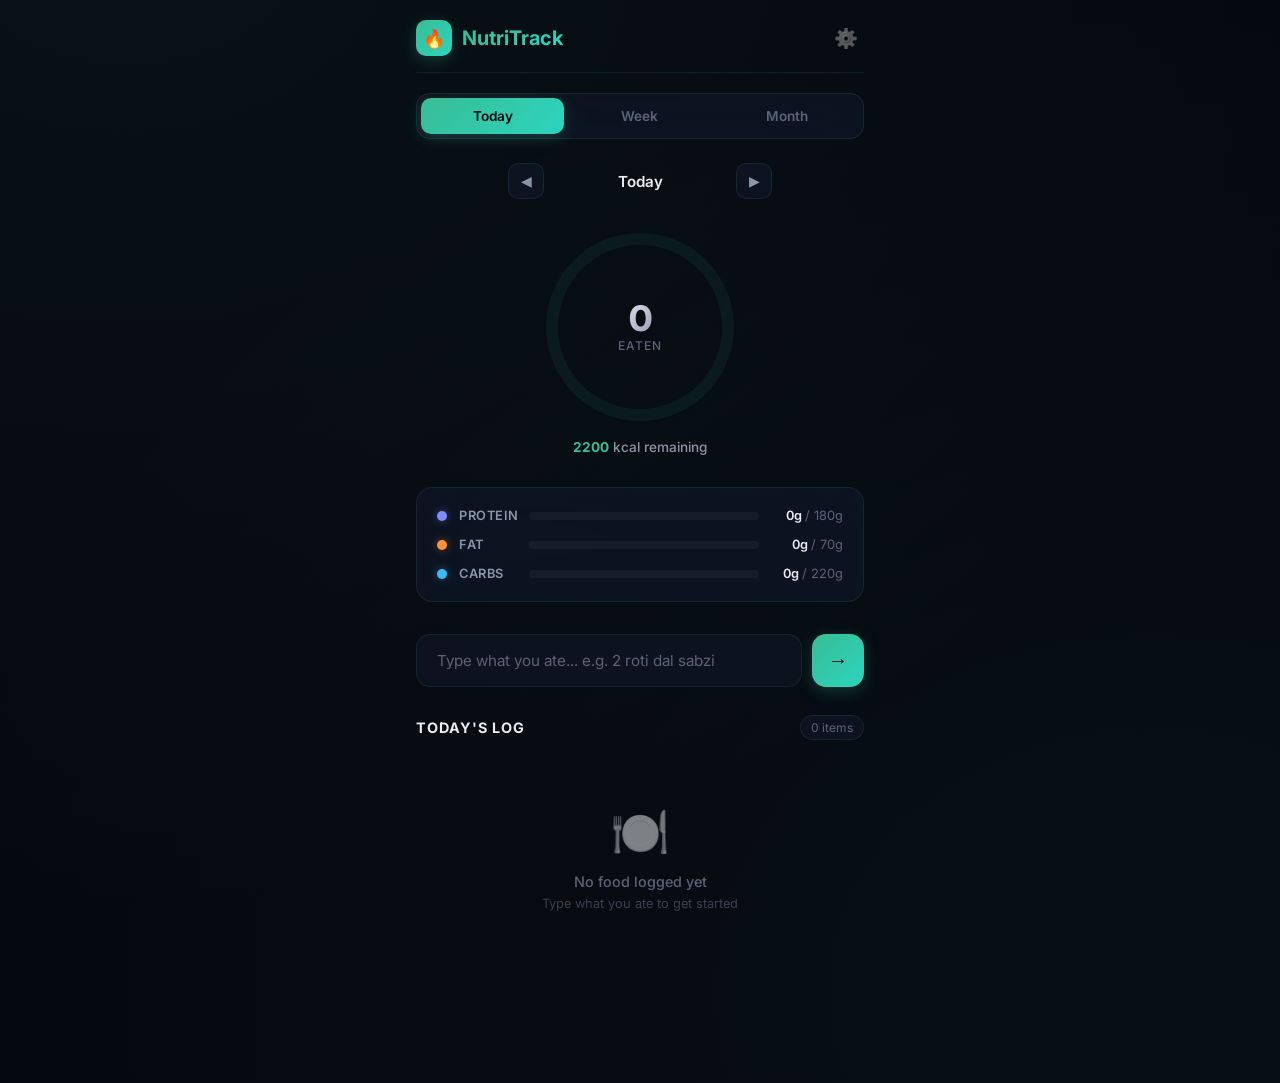
==== index.html @ dc91c413 "NutriTrack: AI calorie tracker with Supabase" ====
<!DOCTYPE html>
<html lang="en">
<head>
  <meta charset="UTF-8">
  <meta name="viewport" content="width=device-width, initial-scale=1.0">
  <meta name="description" content="NutriTrack — AI-powered calorie and macro tracker with natural language food logging">
  <title>NutriTrack — Smart Calorie Tracker</title>
  <link rel="stylesheet" href="style.css">
  <link rel="icon" href="data:image/svg+xml,<svg xmlns='http://www.w3.org/2000/svg' viewBox='0 0 100 100'><text y='.9em' font-size='90'>🔥</text></svg>">
</head>
<body>
  <div class="app-container">

    <!-- HEADER -->
    <header class="header">
      <div class="logo">
        <div class="logo-icon">🔥</div>
        <div class="logo-text">NutriTrack</div>
      </div>
      <button class="settings-btn" id="settingsBtn" title="Settings">⚙️</button>
    </header>

    <!-- API KEY MODAL -->
    <div class="modal-overlay" id="keyModal">
      <div class="modal-card">
        <div class="modal-title">🔑 Setup Required</div>
        <p class="modal-desc">Enter your OpenAI API key to enable AI food parsing. Your key is stored locally in your browser — never sent to any server except OpenAI.</p>
        <input type="password" class="modal-input" id="apiKeyInput" placeholder="sk-proj-..." autocomplete="off">
        <button class="modal-save-btn" id="saveKeyBtn">Save & Start</button>
        <p class="modal-hint">Get a key at <a href="https://platform.openai.com/api-keys" target="_blank">platform.openai.com</a></p>
      </div>
    </div>

    <!-- TAB NAVIGATION -->
    <nav class="tab-nav">
      <button class="tab-btn active" data-tab="today">Today</button>
      <button class="tab-btn" data-tab="week">Week</button>
      <button class="tab-btn" data-tab="month">Month</button>
    </nav>

    <!-- ═══ TODAY TAB ═══ -->
    <div class="tab-content active" id="tab-today">
      <nav class="date-nav">
        <button class="date-btn" id="prevDay">◀</button>
        <div class="date-label" id="dateLabel">Today</div>
        <button class="date-btn" id="nextDay">▶</button>
      </nav>

      <section class="calorie-ring-section">
        <div class="ring-container">
          <svg class="ring-svg" viewBox="0 0 200 200">
            <defs>
              <linearGradient id="ringGradient" x1="0%" y1="0%" x2="100%" y2="100%">
                <stop offset="0%" stop-color="#38bd94"/>
                <stop offset="100%" stop-color="#2dd4bf"/>
              </linearGradient>
            </defs>
            <circle class="ring-bg" cx="100" cy="100" r="88"/>
            <circle class="ring-progress" id="ringProgress" cx="100" cy="100" r="88"
                    stroke-dasharray="553" stroke-dashoffset="553"/>
          </svg>
          <div class="ring-center">
            <div class="ring-eaten" id="caloriesEaten">0</div>
            <div class="ring-label">eaten</div>
          </div>
        </div>
        <div class="ring-remaining" id="caloriesRemaining"><span>2200</span> kcal remaining</div>
      </section>

      <section class="macro-bars">
        <div class="macro-row">
          <div class="macro-icon protein"></div>
          <div class="macro-name">Protein</div>
          <div class="macro-bar-track"><div class="macro-bar-fill protein" id="proteinFill" style="width:0%"></div></div>
          <div class="macro-value" id="proteinValue">0g <span>/ 180g</span></div>
        </div>
        <div class="macro-row">
          <div class="macro-icon fat"></div>
          <div class="macro-name">Fat</div>
          <div class="macro-bar-track"><div class="macro-bar-fill fat" id="fatFill" style="width:0%"></div></div>
          <div class="macro-value" id="fatValue">0g <span>/ 70g</span></div>
        </div>
        <div class="macro-row">
          <div class="macro-icon carbs"></div>
          <div class="macro-name">Carbs</div>
          <div class="macro-bar-track"><div class="macro-bar-fill carbs" id="carbsFill" style="width:0%"></div></div>
          <div class="macro-value" id="carbsValue">0g <span>/ 220g</span></div>
        </div>
      </section>

      <section class="input-section">
        <div class="input-wrapper">
          <input type="text" class="food-input" id="foodInput"
                 placeholder="Type what you ate... e.g. 2 roti dal sabzi" autocomplete="off">
          <button class="submit-btn" id="submitBtn" title="Log food">→</button>
        </div>
        <div class="ai-reply" id="aiReply"></div>
      </section>

      <section class="log-section">
        <div class="log-header">
          <div class="log-title">Today's Log</div>
          <div class="log-count" id="logCount">0 items</div>
        </div>
        <div class="food-log" id="foodLog">
          <div class="empty-state">
            <div class="empty-icon">🍽️</div>
            <div class="empty-text">No food logged yet</div>
            <div class="empty-hint">Type what you ate to get started</div>
          </div>
        </div>
      </section>
    </div>

    <!-- ═══ WEEK TAB ═══ -->
    <div class="tab-content" id="tab-week">
      <div id="weekContent">
        <div class="stats-loading">
          <div class="spinner-large"></div>
          <div>Loading weekly stats...</div>
        </div>
      </div>
    </div>

    <!-- ═══ MONTH TAB ═══ -->
    <div class="tab-content" id="tab-month">
      <div id="monthContent">
        <div class="stats-loading">
          <div class="spinner-large"></div>
          <div>Loading monthly stats...</div>
        </div>
      </div>
    </div>

  </div>

  <!-- TOAST -->
  <div class="toast" id="toast"></div>

  <script src="supabase.min.js"></script>
  <script src="config.js"></script>
  <script src="app.js"></script>
</body>
</html>
---- style.css ----
@import url('https://fonts.googleapis.com/css2?family=Inter:wght@300;400;500;600;700;800&display=swap');

:root {
  --bg-primary: #06080f;
  --bg-secondary: #0d1117;
  --bg-card: rgba(17, 24, 39, 0.7);
  --bg-card-hover: rgba(22, 30, 46, 0.85);
  --bg-input: rgba(17, 24, 39, 0.6);
  --border-color: rgba(56, 189, 148, 0.12);
  --border-glow: rgba(56, 189, 148, 0.3);
  --text-primary: #e8ecf4;
  --text-secondary: #8b95a8;
  --text-muted: #5a6478;
  --accent: #38bd94;
  --accent-light: #4aeabc;
  --accent-dark: #2a9070;
  --gradient-start: #38bd94;
  --gradient-end: #2dd4bf;
  --protein-color: #818cf8;
  --fat-color: #fb923c;
  --carbs-color: #38bdf8;
  --fiber-color: #a3e635;
  --danger: #f87171;
  --warning: #fbbf24;
  --success: #34d399;
  --ring-size: 200px;
  --ring-stroke: 12;
}

* { margin: 0; padding: 0; box-sizing: border-box; }
html { font-size: 16px; scroll-behavior: smooth; }

body {
  font-family: 'Inter', -apple-system, BlinkMacSystemFont, sans-serif;
  background: var(--bg-primary);
  color: var(--text-primary);
  min-height: 100vh;
  overflow-x: hidden;
  -webkit-font-smoothing: antialiased;
}

body::before {
  content: '';
  position: fixed;
  top: -50%; left: -50%;
  width: 200%; height: 200%;
  background: radial-gradient(ellipse at 30% 20%, rgba(56,189,148,0.06) 0%, transparent 50%),
              radial-gradient(ellipse at 70% 80%, rgba(45,212,191,0.04) 0%, transparent 50%);
  pointer-events: none; z-index: 0;
}

.app-container {
  max-width: 480px;
  margin: 0 auto;
  padding: 0 16px 100px;
  position: relative; z-index: 1;
}

/* ─── HEADER ─── */
.header {
  display: flex; align-items: center; justify-content: space-between;
  padding: 20px 0 16px;
  border-bottom: 1px solid var(--border-color);
  margin-bottom: 20px;
}

.logo { display: flex; align-items: center; gap: 10px; }

.logo-icon {
  width: 36px; height: 36px;
  background: linear-gradient(135deg, var(--gradient-start), var(--gradient-end));
  border-radius: 10px;
  display: flex; align-items: center; justify-content: center;
  font-size: 18px;
  box-shadow: 0 4px 15px rgba(56,189,148,0.25);
}

.logo-text {
  font-size: 1.25rem; font-weight: 700;
  background: linear-gradient(135deg, var(--gradient-start), var(--gradient-end));
  -webkit-background-clip: text; -webkit-text-fill-color: transparent; background-clip: text;
}

/* ─── TABS ─── */
.tab-nav {
  display: flex; gap: 4px;
  background: var(--bg-card);
  border: 1px solid var(--border-color);
  border-radius: 14px; padding: 4px;
  margin-bottom: 24px;
  backdrop-filter: blur(20px);
}

.tab-btn {
  flex: 1; padding: 10px 16px;
  background: transparent; border: none;
  border-radius: 10px; cursor: pointer;
  font-family: 'Inter', sans-serif;
  font-size: 0.85rem; font-weight: 600;
  color: var(--text-muted);
  transition: all 0.25s;
}

.tab-btn:hover { color: var(--text-secondary); }

.tab-btn.active {
  background: linear-gradient(135deg, var(--gradient-start), var(--gradient-end));
  color: #06080f;
  box-shadow: 0 4px 15px rgba(56,189,148,0.25);
}

.tab-content { display: none; animation: fadeIn 0.3s ease; }
.tab-content.active { display: block; }

/* ─── DATE NAV ─── */
.date-nav {
  display: flex; align-items: center; justify-content: center;
  gap: 16px; margin-bottom: 28px;
}

.date-btn {
  background: var(--bg-card); border: 1px solid var(--border-color);
  color: var(--text-secondary);
  width: 36px; height: 36px; border-radius: 10px;
  cursor: pointer; display: flex; align-items: center; justify-content: center;
  font-size: 14px; transition: all 0.2s; backdrop-filter: blur(10px);
}

.date-btn:hover { border-color: var(--border-glow); color: var(--accent); }

.date-label {
  font-size: 0.95rem; font-weight: 600; color: var(--text-primary);
  min-width: 160px; text-align: center;
}

/* ─── CALORIE RING ─── */
.calorie-ring-section {
  display: flex; flex-direction: column; align-items: center; margin-bottom: 32px;
}

.ring-container { position: relative; width: var(--ring-size); height: var(--ring-size); margin-bottom: 12px; }
.ring-svg { width: 100%; height: 100%; transform: rotate(-90deg); }
.ring-bg { fill: none; stroke: rgba(56,189,148,0.08); stroke-width: var(--ring-stroke); }

.ring-progress {
  fill: none; stroke: url(#ringGradient); stroke-width: var(--ring-stroke);
  stroke-linecap: round;
  transition: stroke-dashoffset 0.8s cubic-bezier(0.4, 0, 0.2, 1);
  filter: drop-shadow(0 0 6px rgba(56,189,148,0.3));
}

.ring-center {
  position: absolute; top: 50%; left: 50%;
  transform: translate(-50%, -50%); text-align: center;
}

.ring-eaten {
  font-size: 2.2rem; font-weight: 800; line-height: 1;
  background: linear-gradient(135deg, var(--text-primary), var(--text-secondary));
  -webkit-background-clip: text; -webkit-text-fill-color: transparent; background-clip: text;
}

.ring-label {
  font-size: 0.75rem; color: var(--text-muted); font-weight: 500;
  text-transform: uppercase; letter-spacing: 1px; margin-top: 2px;
}

.ring-remaining { font-size: 0.85rem; color: var(--text-secondary); font-weight: 500; }
.ring-remaining span { color: var(--accent); font-weight: 700; }

/* ─── MACRO BARS ─── */
.macro-bars {
  display: flex; flex-direction: column; gap: 14px; margin-bottom: 32px;
  background: var(--bg-card); border: 1px solid var(--border-color);
  border-radius: 16px; padding: 20px; backdrop-filter: blur(20px);
}

.macro-row { display: flex; align-items: center; gap: 12px; }

.macro-icon { width: 10px; height: 10px; border-radius: 50%; flex-shrink: 0; }
.macro-icon.protein { background: var(--protein-color); box-shadow: 0 0 8px rgba(129,140,248,0.4); }
.macro-icon.fat { background: var(--fat-color); box-shadow: 0 0 8px rgba(251,146,60,0.4); }
.macro-icon.carbs { background: var(--carbs-color); box-shadow: 0 0 8px rgba(56,189,248,0.4); }

.macro-name {
  font-size: 0.8rem; font-weight: 600; color: var(--text-secondary);
  width: 58px; text-transform: uppercase; letter-spacing: 0.5px;
}

.macro-bar-track {
  flex: 1; height: 8px; background: rgba(255,255,255,0.04);
  border-radius: 4px; overflow: hidden;
}

.macro-bar-fill {
  height: 100%; border-radius: 4px;
  transition: width 0.8s cubic-bezier(0.4, 0, 0.2, 1);
}

.macro-bar-fill.protein { background: linear-gradient(90deg, var(--protein-color), #a5b4fc); }
.macro-bar-fill.fat { background: linear-gradient(90deg, var(--fat-color), #fdba74); }
.macro-bar-fill.carbs { background: linear-gradient(90deg, var(--carbs-color), #7dd3fc); }

.macro-value { font-size: 0.8rem; font-weight: 600; color: var(--text-primary); min-width: 72px; text-align: right; }
.macro-value span { color: var(--text-muted); font-weight: 400; }

/* ─── INPUT SECTION ─── */
.input-section { margin-bottom: 28px; position: relative; }
.input-wrapper { position: relative; display: flex; gap: 10px; }

.food-input {
  flex: 1; background: var(--bg-input); border: 1px solid var(--border-color);
  border-radius: 14px; padding: 16px 20px; font-size: 0.95rem;
  font-family: 'Inter', sans-serif; color: var(--text-primary);
  outline: none; transition: all 0.3s; backdrop-filter: blur(10px);
}

.food-input::placeholder { color: var(--text-muted); }

.food-input:focus {
  border-color: var(--accent);
  box-shadow: 0 0 0 3px rgba(56,189,148,0.1), 0 0 20px rgba(56,189,148,0.08);
}

.submit-btn {
  background: linear-gradient(135deg, var(--gradient-start), var(--gradient-end));
  border: none; border-radius: 14px; width: 52px; min-width: 52px;
  cursor: pointer; display: flex; align-items: center; justify-content: center;
  font-size: 20px; transition: all 0.2s;
  box-shadow: 0 4px 15px rgba(56,189,148,0.25); color: #06080f;
}

.submit-btn:hover { transform: translateY(-1px); box-shadow: 0 6px 20px rgba(56,189,148,0.35); }
.submit-btn:active { transform: translateY(0); }
.submit-btn:disabled { opacity: 0.5; cursor: not-allowed; transform: none; }

.submit-btn .spinner {
  width: 20px; height: 20px;
  border: 2px solid rgba(6,8,15,0.3); border-top-color: #06080f;
  border-radius: 50%; animation: spin 0.6s linear infinite;
}

@keyframes spin { to { transform: rotate(360deg); } }

/* ─── AI REPLY TOAST ─── */
.ai-reply {
  margin-top: 12px; padding: 14px 18px;
  background: rgba(56,189,148,0.06); border: 1px solid rgba(56,189,148,0.15);
  border-radius: 12px; font-size: 0.85rem; color: var(--text-secondary);
  line-height: 1.5; animation: slideUp 0.3s ease; display: none;
}

.ai-reply.visible { display: block; }
.ai-reply::before { content: '💬'; margin-right: 8px; }

/* ─── FOOD LOG ─── */
.log-section { margin-bottom: 24px; }

.log-header { display: flex; align-items: center; justify-content: space-between; margin-bottom: 14px; }

.log-title {
  font-size: 0.9rem; font-weight: 700; color: var(--text-primary);
  text-transform: uppercase; letter-spacing: 1px;
}

.log-count {
  font-size: 0.75rem; color: var(--text-muted);
  background: var(--bg-card); padding: 4px 10px; border-radius: 20px;
  border: 1px solid var(--border-color);
}

.food-log { display: flex; flex-direction: column; gap: 10px; }

.food-card {
  background: var(--bg-card); border: 1px solid var(--border-color);
  border-radius: 14px; padding: 16px; backdrop-filter: blur(20px);
  transition: all 0.2s; animation: slideUp 0.3s ease;
}

.food-card:hover { background: var(--bg-card-hover); border-color: var(--border-glow); }

.food-card-header { display: flex; align-items: center; justify-content: space-between; margin-bottom: 10px; }

.food-name { font-size: 0.9rem; font-weight: 600; color: var(--text-primary); display: flex; align-items: center; gap: 8px; }

.food-calories { font-size: 0.85rem; font-weight: 700; color: var(--accent); display: flex; align-items: center; gap: 8px; }

.delete-btn {
  background: none; border: none; color: var(--text-muted);
  cursor: pointer; font-size: 16px; padding: 4px; border-radius: 6px;
  transition: all 0.2s; opacity: 0;
}

.food-card:hover .delete-btn { opacity: 1; }
.delete-btn:hover { color: var(--danger); background: rgba(248,113,113,0.1); }

.food-macros { display: flex; gap: 16px; }

.food-macro { font-size: 0.75rem; color: var(--text-muted); font-weight: 500; }
.food-macro span { font-weight: 700; }
.food-macro.p span { color: var(--protein-color); }
.food-macro.f span { color: var(--fat-color); }
.food-macro.c span { color: var(--carbs-color); }

.empty-state { text-align: center; padding: 48px 20px; color: var(--text-muted); }
.empty-icon { font-size: 48px; margin-bottom: 12px; opacity: 0.5; }
.empty-text { font-size: 0.9rem; font-weight: 500; }
.empty-hint { font-size: 0.8rem; margin-top: 6px; color: var(--text-muted); opacity: 0.6; }

/* ─── STATS CARDS GRID ─── */
.stats-grid {
  display: grid; grid-template-columns: 1fr 1fr;
  gap: 12px; margin-bottom: 24px;
}

.stat-card {
  background: var(--bg-card); border: 1px solid var(--border-color);
  border-radius: 14px; padding: 18px;
  backdrop-filter: blur(20px); transition: all 0.2s;
}

.stat-card:hover { border-color: var(--border-glow); }

.stat-card-label {
  font-size: 0.7rem; font-weight: 600; color: var(--text-muted);
  text-transform: uppercase; letter-spacing: 0.8px; margin-bottom: 8px;
}

.stat-card-value {
  font-size: 1.5rem; font-weight: 800; line-height: 1;
  background: linear-gradient(135deg, var(--text-primary), var(--text-secondary));
  -webkit-background-clip: text; -webkit-text-fill-color: transparent; background-clip: text;
}

.stat-card-unit { font-size: 0.75rem; color: var(--text-muted); margin-top: 4px; }

.stat-card.accent .stat-card-value {
  background: linear-gradient(135deg, var(--gradient-start), var(--gradient-end));
  -webkit-background-clip: text; -webkit-text-fill-color: transparent; background-clip: text;
}

.stat-card.wide { grid-column: 1 / -1; }

/* ─── BAR CHART ─── */
.bar-chart-section { margin-bottom: 24px; }

.bar-chart-title {
  font-size: 0.9rem; font-weight: 700; color: var(--text-primary);
  text-transform: uppercase; letter-spacing: 1px; margin-bottom: 16px;
}

.bar-chart {
  display: flex; align-items: flex-end; gap: 8px;
  height: 160px; padding: 0 4px;
  background: var(--bg-card); border: 1px solid var(--border-color);
  border-radius: 14px; padding: 16px 12px;
}

.bar-col {
  flex: 1; display: flex; flex-direction: column;
  align-items: center; gap: 6px; height: 100%;
  justify-content: flex-end;
}

.bar-fill {
  width: 100%; border-radius: 6px 6px 2px 2px;
  background: linear-gradient(180deg, var(--gradient-start), var(--accent-dark));
  transition: height 0.6s cubic-bezier(0.4, 0, 0.2, 1);
  min-height: 2px; position: relative;
  box-shadow: 0 0 10px rgba(56,189,148,0.15);
}

.bar-fill.over-target {
  background: linear-gradient(180deg, var(--danger), #dc2626);
  box-shadow: 0 0 10px rgba(248,113,113,0.2);
}

.bar-fill.no-data {
  background: rgba(255,255,255,0.03);
  box-shadow: none;
}

.bar-label {
  font-size: 0.65rem; font-weight: 600; color: var(--text-muted);
  text-align: center;
}

.bar-value {
  font-size: 0.6rem; font-weight: 700; color: var(--text-secondary);
}

/* ─── DAILY BREAKDOWN LIST (stats) ─── */
.breakdown-list { display: flex; flex-direction: column; gap: 8px; margin-bottom: 24px; }

.breakdown-row {
  display: flex; align-items: center; justify-content: space-between;
  background: var(--bg-card); border: 1px solid var(--border-color);
  border-radius: 12px; padding: 14px 16px;
  transition: all 0.2s;
}

.breakdown-row:hover { border-color: var(--border-glow); }

.breakdown-date { font-size: 0.8rem; font-weight: 600; color: var(--text-primary); min-width: 80px; }
.breakdown-cals { font-size: 0.85rem; font-weight: 700; color: var(--accent); }

.breakdown-macros { display: flex; gap: 12px; }

.breakdown-macro { font-size: 0.7rem; color: var(--text-muted); }
.breakdown-macro span { font-weight: 700; }
.breakdown-macro.p span { color: var(--protein-color); }
.breakdown-macro.f span { color: var(--fat-color); }
.breakdown-macro.c span { color: var(--carbs-color); }

/* ─── COMPLIANCE BADGE ─── */
.compliance-bar {
  background: var(--bg-card); border: 1px solid var(--border-color);
  border-radius: 14px; padding: 18px; margin-bottom: 24px;
}

.compliance-label {
  font-size: 0.8rem; font-weight: 600; color: var(--text-secondary); margin-bottom: 10px;
  display: flex; justify-content: space-between;
}

.compliance-track {
  height: 10px; background: rgba(255,255,255,0.04);
  border-radius: 5px; overflow: hidden;
}

.compliance-fill {
  height: 100%; border-radius: 5px;
  background: linear-gradient(90deg, var(--gradient-start), var(--gradient-end));
  transition: width 0.8s cubic-bezier(0.4, 0, 0.2, 1);
}

/* ─── LOADING ─── */
.stats-loading {
  text-align: center; padding: 60px 20px; color: var(--text-muted);
}

.stats-loading .spinner-large {
  width: 36px; height: 36px;
  border: 3px solid rgba(56,189,148,0.15); border-top-color: var(--accent);
  border-radius: 50%; animation: spin 0.8s linear infinite;
  margin: 0 auto 12px;
}

/* ─── ANIMATIONS ─── */
@keyframes slideUp {
  from { opacity: 0; transform: translateY(12px); }
  to { opacity: 1; transform: translateY(0); }
}

@keyframes fadeIn {
  from { opacity: 0; }
  to { opacity: 1; }
}

/* ─── SCROLLBAR ─── */
::-webkit-scrollbar { width: 6px; }
::-webkit-scrollbar-track { background: transparent; }
::-webkit-scrollbar-thumb { background: rgba(255,255,255,0.08); border-radius: 3px; }
::-webkit-scrollbar-thumb:hover { background: rgba(255,255,255,0.15); }

/* ─── RESPONSIVE ─── */
@media (max-width: 500px) {
  .app-container { padding: 0 12px 100px; }
  :root { --ring-size: 170px; }
  .ring-eaten { font-size: 1.9rem; }
  .food-macros { gap: 10px; }
  .stats-grid { grid-template-columns: 1fr 1fr; gap: 8px; }
  .bar-chart { height: 130px; }
}

/* ─── SETTINGS BUTTON ─── */
.settings-btn {
  background: none; border: none; cursor: pointer;
  font-size: 1.2rem; padding: 6px; border-radius: 8px;
  transition: all 0.2s; opacity: 0.5; filter: grayscale(1);
}
.settings-btn:hover { opacity: 1; filter: none; transform: rotate(45deg); }

/* ─── MODAL OVERLAY ─── */
.modal-overlay {
  position: fixed; inset: 0; z-index: 100;
  background: rgba(0,0,0,0.75); backdrop-filter: blur(8px);
  display: none; align-items: center; justify-content: center;
  padding: 20px; animation: fadeIn 0.25s ease;
}
.modal-overlay.visible { display: flex; }

.modal-card {
  background: var(--bg-secondary); border: 1px solid var(--border-color);
  border-radius: 20px; padding: 32px; max-width: 400px; width: 100%;
  box-shadow: 0 20px 60px rgba(0,0,0,0.5);
}

.modal-title {
  font-size: 1.2rem; font-weight: 700; margin-bottom: 12px;
  color: var(--text-primary);
}

.modal-desc {
  font-size: 0.8rem; color: var(--text-secondary); line-height: 1.6;
  margin-bottom: 20px;
}

.modal-input {
  width: 100%; background: var(--bg-input); border: 1px solid var(--border-color);
  border-radius: 12px; padding: 14px 16px; font-size: 0.9rem;
  font-family: 'Inter', monospace; color: var(--text-primary);
  outline: none; transition: all 0.3s; margin-bottom: 16px;
}
.modal-input:focus {
  border-color: var(--accent);
  box-shadow: 0 0 0 3px rgba(56,189,148,0.1);
}

.modal-save-btn {
  width: 100%; padding: 14px;
  background: linear-gradient(135deg, var(--gradient-start), var(--gradient-end));
  border: none; border-radius: 12px; cursor: pointer;
  font-family: 'Inter', sans-serif; font-size: 0.9rem; font-weight: 700;
  color: #06080f; transition: all 0.2s;
  box-shadow: 0 4px 15px rgba(56,189,148,0.25);
}
.modal-save-btn:hover { transform: translateY(-1px); box-shadow: 0 6px 20px rgba(56,189,148,0.35); }

.modal-hint {
  font-size: 0.7rem; color: var(--text-muted); margin-top: 14px; text-align: center;
}
.modal-hint a { color: var(--accent); text-decoration: none; }
.modal-hint a:hover { text-decoration: underline; }

/* ─── TOAST ─── */
.toast {
  position: fixed; bottom: 24px; left: 50%; transform: translateX(-50%);
  background: var(--bg-secondary); border: 1px solid var(--border-color);
  border-radius: 12px; padding: 12px 20px; font-size: 0.8rem;
  color: var(--text-secondary); display: none; z-index: 200;
  box-shadow: 0 8px 30px rgba(0,0,0,0.4); animation: slideUp 0.3s ease;
}
.toast.visible { display: block; }
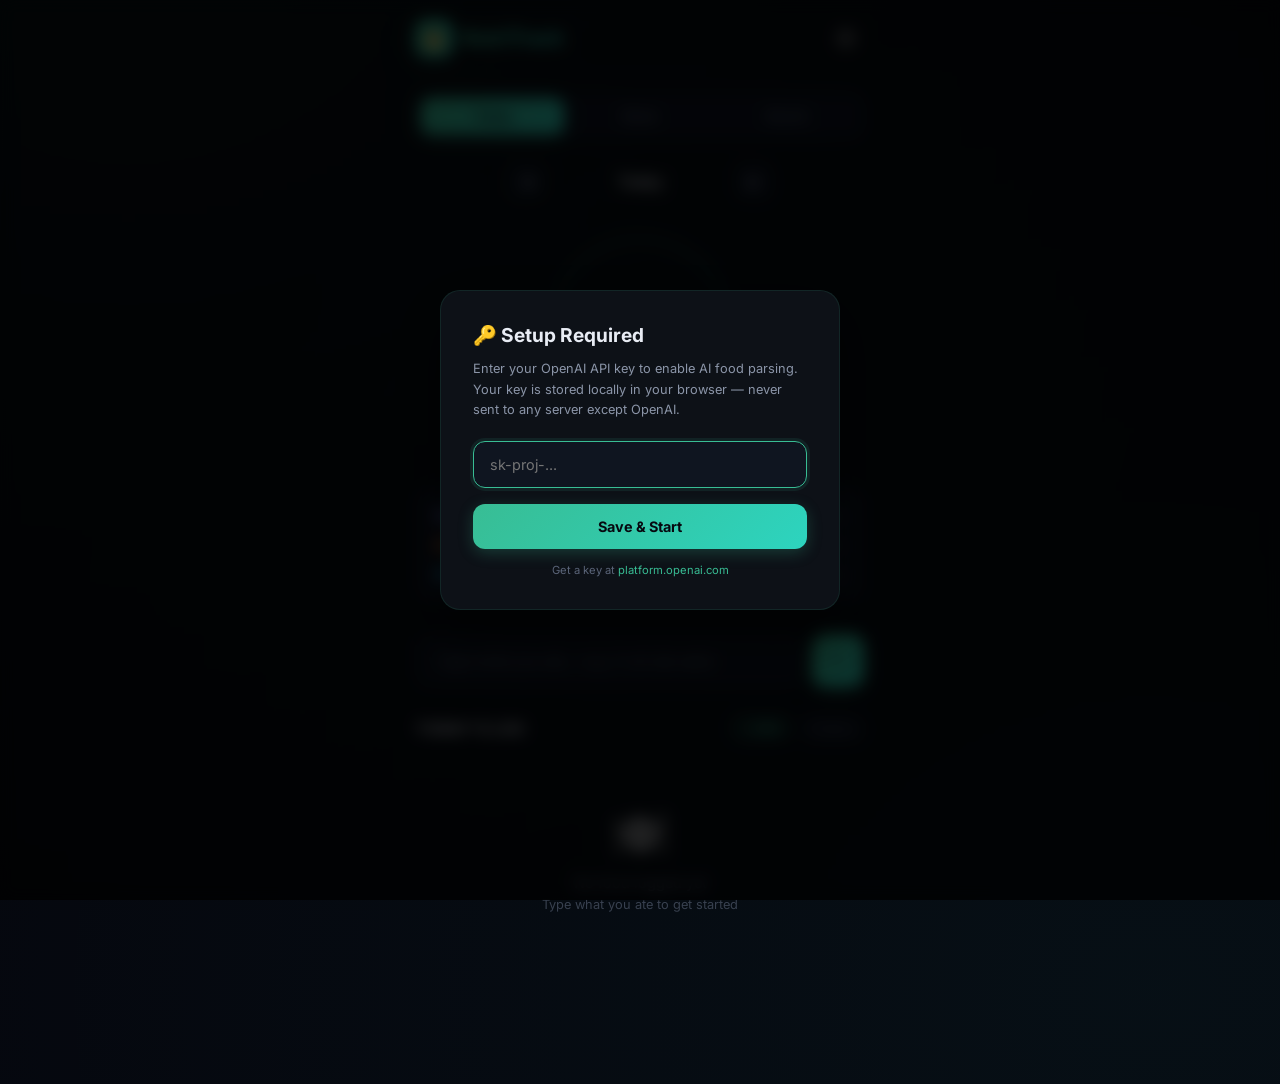
==== commit d690101a: "Add edit macros & manual food entry features" ====
--- a/index.html
+++ b/index.html
@@ -100,7 +100,10 @@
       <section class="log-section">
         <div class="log-header">
           <div class="log-title">Today's Log</div>
-          <div class="log-count" id="logCount">0 items</div>
+          <div class="log-header-right">
+            <button class="manual-add-btn" id="manualAddBtn" title="Add food manually">+ Add</button>
+            <div class="log-count" id="logCount">0 items</div>
+          </div>
         </div>
         <div class="food-log" id="foodLog">
           <div class="empty-state">
@@ -134,6 +137,83 @@
 
   </div>
 
+  <!-- EDIT FOOD MODAL -->
+  <div class="modal-overlay" id="editModal">
+    <div class="modal-card edit-modal-card">
+      <div class="modal-title">✏️ Edit Macros</div>
+      <p class="modal-desc">Correct the AI-estimated values for this food item.</p>
+      <input type="hidden" id="editFoodId">
+      <div class="edit-field">
+        <label class="edit-label">Food Name</label>
+        <input type="text" class="modal-input" id="editFoodName" placeholder="e.g. Chicken Breast">
+      </div>
+      <div class="edit-grid">
+        <div class="edit-field">
+          <label class="edit-label">Calories</label>
+          <input type="number" class="modal-input compact" id="editCalories" placeholder="0" min="0">
+        </div>
+        <div class="edit-field">
+          <label class="edit-label protein-label">Protein (g)</label>
+          <input type="number" class="modal-input compact" id="editProtein" placeholder="0" min="0">
+        </div>
+        <div class="edit-field">
+          <label class="edit-label fat-label">Fat (g)</label>
+          <input type="number" class="modal-input compact" id="editFat" placeholder="0" min="0">
+        </div>
+        <div class="edit-field">
+          <label class="edit-label carbs-label">Carbs (g)</label>
+          <input type="number" class="modal-input compact" id="editCarbs" placeholder="0" min="0">
+        </div>
+      </div>
+      <div class="edit-field">
+        <label class="edit-label">Fiber (g)</label>
+        <input type="number" class="modal-input compact" id="editFiber" placeholder="0" min="0">
+      </div>
+      <div class="modal-actions">
+        <button class="modal-cancel-btn" id="editCancelBtn">Cancel</button>
+        <button class="modal-save-btn" id="editSaveBtn">Save Changes</button>
+      </div>
+    </div>
+  </div>
+
+  <!-- MANUAL ADD FOOD MODAL -->
+  <div class="modal-overlay" id="addModal">
+    <div class="modal-card edit-modal-card">
+      <div class="modal-title">🍽️ Add Food Manually</div>
+      <p class="modal-desc">Enter your own food item with exact macro values.</p>
+      <div class="edit-field">
+        <label class="edit-label">Food Name</label>
+        <input type="text" class="modal-input" id="addFoodName" placeholder="e.g. Grilled Chicken Breast">
+      </div>
+      <div class="edit-grid">
+        <div class="edit-field">
+          <label class="edit-label">Calories</label>
+          <input type="number" class="modal-input compact" id="addCalories" placeholder="0" min="0">
+        </div>
+        <div class="edit-field">
+          <label class="edit-label protein-label">Protein (g)</label>
+          <input type="number" class="modal-input compact" id="addProtein" placeholder="0" min="0">
+        </div>
+        <div class="edit-field">
+          <label class="edit-label fat-label">Fat (g)</label>
+          <input type="number" class="modal-input compact" id="addFat" placeholder="0" min="0">
+        </div>
+        <div class="edit-field">
+          <label class="edit-label carbs-label">Carbs (g)</label>
+          <input type="number" class="modal-input compact" id="addCarbs" placeholder="0" min="0">
+        </div>
+      </div>
+      <div class="edit-field">
+        <label class="edit-label">Fiber (g)</label>
+        <input type="number" class="modal-input compact" id="addFiber" placeholder="0" min="0">
+      </div>
+      <div class="modal-actions">
+        <button class="modal-cancel-btn" id="addCancelBtn">Cancel</button>
+        <button class="modal-save-btn" id="addSaveBtn">Add Food</button>
+      </div>
+    </div>
+  </div>
+
   <!-- TOAST -->
   <div class="toast" id="toast"></div>
 
--- a/style.css
+++ b/style.css
@@ -543,3 +543,82 @@
 }
 .toast.visible { display: block; }
 
+/* ─── LOG HEADER RIGHT ─── */
+.log-header-right {
+  display: flex; align-items: center; gap: 8px;
+}
+
+/* ─── MANUAL ADD BUTTON ─── */
+.manual-add-btn {
+  background: rgba(56,189,148,0.1); border: 1px solid rgba(56,189,148,0.25);
+  color: var(--accent); font-family: 'Inter', sans-serif;
+  font-size: 0.72rem; font-weight: 700; padding: 5px 12px;
+  border-radius: 20px; cursor: pointer; transition: all 0.2s;
+  letter-spacing: 0.3px;
+}
+.manual-add-btn:hover {
+  background: rgba(56,189,148,0.2); border-color: var(--accent);
+  transform: translateY(-1px); box-shadow: 0 4px 12px rgba(56,189,148,0.2);
+}
+
+/* ─── EDIT BUTTON ON FOOD CARD ─── */
+.edit-btn {
+  background: none; border: none; color: var(--text-muted);
+  cursor: pointer; font-size: 14px; padding: 4px; border-radius: 6px;
+  transition: all 0.2s; opacity: 0;
+}
+.food-card:hover .edit-btn { opacity: 1; }
+.edit-btn:hover { color: var(--accent); background: rgba(56,189,148,0.1); }
+
+/* ─── EDIT MODAL ─── */
+.edit-modal-card { max-width: 420px; }
+
+.edit-grid {
+  display: grid; grid-template-columns: 1fr 1fr;
+  gap: 12px; margin-bottom: 12px;
+}
+
+.edit-field { margin-bottom: 12px; }
+.edit-grid .edit-field { margin-bottom: 0; }
+
+.edit-label {
+  display: block; font-size: 0.72rem; font-weight: 600;
+  color: var(--text-muted); text-transform: uppercase;
+  letter-spacing: 0.6px; margin-bottom: 6px;
+}
+
+.edit-label.protein-label { color: var(--protein-color); }
+.edit-label.fat-label { color: var(--fat-color); }
+.edit-label.carbs-label { color: var(--carbs-color); }
+
+.modal-input.compact {
+  padding: 12px 14px; font-size: 0.9rem;
+  font-variant-numeric: tabular-nums;
+}
+
+/* Remove spinner arrows from number inputs */
+.modal-input.compact::-webkit-outer-spin-button,
+.modal-input.compact::-webkit-inner-spin-button {
+  -webkit-appearance: none; margin: 0;
+}
+.modal-input.compact[type=number] {
+  -moz-appearance: textfield;
+}
+
+.modal-actions {
+  display: flex; gap: 10px; margin-top: 20px;
+}
+
+.modal-cancel-btn {
+  flex: 1; padding: 14px;
+  background: var(--bg-card); border: 1px solid var(--border-color);
+  border-radius: 12px; cursor: pointer;
+  font-family: 'Inter', sans-serif; font-size: 0.85rem; font-weight: 600;
+  color: var(--text-secondary); transition: all 0.2s;
+}
+.modal-cancel-btn:hover {
+  border-color: var(--border-glow); color: var(--text-primary);
+}
+
+.modal-actions .modal-save-btn { flex: 1.5; }
+
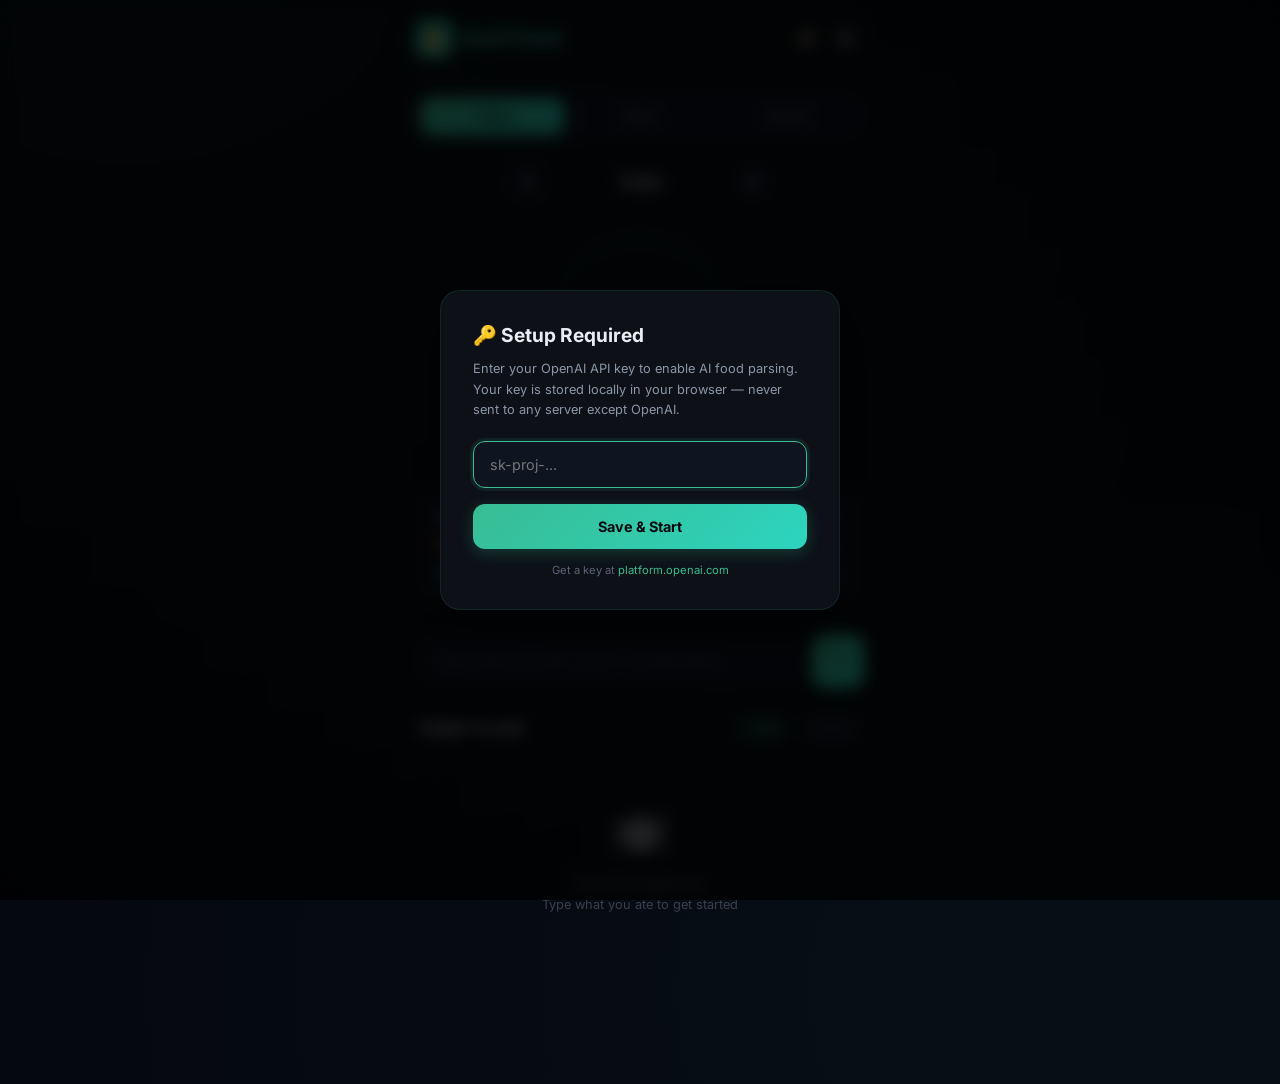
==== commit d4b0773a: "Add favorites feature: star foods, dropdown panel, quick-log from favorites" ====
--- a/index.html
+++ b/index.html
@@ -17,7 +17,21 @@
         <div class="logo-icon">🔥</div>
         <div class="logo-text">NutriTrack</div>
       </div>
-      <button class="settings-btn" id="settingsBtn" title="Settings">⚙️</button>
+      <div class="header-actions">
+        <div class="fav-dropdown-wrapper">
+          <button class="fav-header-btn" id="favToggleBtn" title="Favorites">⭐</button>
+          <div class="fav-dropdown" id="favDropdown">
+            <div class="fav-dropdown-header">
+              <div class="fav-dropdown-title">⭐ Favorites</div>
+              <button class="fav-add-new-btn" id="favAddNewBtn" title="Add new favorite">+ New</button>
+            </div>
+            <div class="fav-dropdown-list" id="favList">
+              <div class="fav-empty">No favorites yet.<br><span>Star a food or tap "+ New"</span></div>
+            </div>
+          </div>
+        </div>
+        <button class="settings-btn" id="settingsBtn" title="Settings">⚙️</button>
+      </div>
     </header>
 
     <!-- API KEY MODAL -->
@@ -214,6 +228,44 @@
     </div>
   </div>
 
+  <!-- ADD FAVORITE MODAL -->
+  <div class="modal-overlay" id="favModal">
+    <div class="modal-card edit-modal-card">
+      <div class="modal-title">⭐ Add Favorite</div>
+      <p class="modal-desc">Save a food item with its macros so you can quickly log it anytime.</p>
+      <div class="edit-field">
+        <label class="edit-label">Food Name</label>
+        <input type="text" class="modal-input" id="favFoodName" placeholder="e.g. Grilled Chicken Breast">
+      </div>
+      <div class="edit-grid">
+        <div class="edit-field">
+          <label class="edit-label">Calories</label>
+          <input type="number" class="modal-input compact" id="favCalories" placeholder="0" min="0">
+        </div>
+        <div class="edit-field">
+          <label class="edit-label protein-label">Protein (g)</label>
+          <input type="number" class="modal-input compact" id="favProtein" placeholder="0" min="0">
+        </div>
+        <div class="edit-field">
+          <label class="edit-label fat-label">Fat (g)</label>
+          <input type="number" class="modal-input compact" id="favFat" placeholder="0" min="0">
+        </div>
+        <div class="edit-field">
+          <label class="edit-label carbs-label">Carbs (g)</label>
+          <input type="number" class="modal-input compact" id="favCarbs" placeholder="0" min="0">
+        </div>
+      </div>
+      <div class="edit-field">
+        <label class="edit-label">Fiber (g)</label>
+        <input type="number" class="modal-input compact" id="favFiber" placeholder="0" min="0">
+      </div>
+      <div class="modal-actions">
+        <button class="modal-cancel-btn" id="favCancelBtn">Cancel</button>
+        <button class="modal-save-btn" id="favSaveBtn">Save Favorite</button>
+      </div>
+    </div>
+  </div>
+
   <!-- TOAST -->
   <div class="toast" id="toast"></div>
 
--- a/style.css
+++ b/style.css
@@ -622,3 +622,135 @@
 
 .modal-actions .modal-save-btn { flex: 1.5; }
 
+/* ─── HEADER ACTIONS ─── */
+.header-actions {
+  display: flex; align-items: center; gap: 4px;
+}
+
+/* ─── FAVORITES HEADER BUTTON ─── */
+.fav-header-btn {
+  background: none; border: none; cursor: pointer;
+  font-size: 1.15rem; padding: 6px; border-radius: 8px;
+  transition: all 0.25s; opacity: 0.5; filter: grayscale(0.6);
+}
+.fav-header-btn:hover { opacity: 1; filter: none; transform: scale(1.15); }
+.fav-header-btn.active { opacity: 1; filter: none; }
+
+/* ─── FAVORITES DROPDOWN ─── */
+.fav-dropdown-wrapper { position: relative; }
+
+.fav-dropdown {
+  position: absolute; top: calc(100% + 10px); right: -40px;
+  width: 320px; max-height: 400px;
+  background: var(--bg-secondary); border: 1px solid var(--border-color);
+  border-radius: 16px; padding: 0;
+  box-shadow: 0 16px 48px rgba(0,0,0,0.55), 0 0 0 1px rgba(56,189,148,0.06);
+  backdrop-filter: blur(24px);
+  z-index: 90;
+  display: none; opacity: 0;
+  transform: translateY(-8px) scale(0.97);
+  transition: opacity 0.2s ease, transform 0.2s ease;
+  overflow: hidden;
+}
+
+.fav-dropdown.visible {
+  display: block; opacity: 1;
+  transform: translateY(0) scale(1);
+}
+
+.fav-dropdown-header {
+  display: flex; align-items: center; justify-content: space-between;
+  padding: 16px 18px 12px;
+  border-bottom: 1px solid var(--border-color);
+}
+
+.fav-dropdown-title {
+  font-size: 0.85rem; font-weight: 700; color: var(--text-primary);
+}
+
+.fav-add-new-btn {
+  background: rgba(56,189,148,0.1); border: 1px solid rgba(56,189,148,0.25);
+  color: var(--accent); font-family: 'Inter', sans-serif;
+  font-size: 0.68rem; font-weight: 700; padding: 4px 10px;
+  border-radius: 16px; cursor: pointer; transition: all 0.2s;
+  letter-spacing: 0.3px;
+}
+.fav-add-new-btn:hover {
+  background: rgba(56,189,148,0.2); border-color: var(--accent);
+  transform: translateY(-1px); box-shadow: 0 3px 10px rgba(56,189,148,0.2);
+}
+
+.fav-dropdown-list {
+  max-height: 320px; overflow-y: auto;
+  padding: 10px;
+}
+
+.fav-dropdown-list::-webkit-scrollbar { width: 4px; }
+.fav-dropdown-list::-webkit-scrollbar-thumb { background: rgba(255,255,255,0.08); border-radius: 2px; }
+
+.fav-empty {
+  text-align: center; padding: 28px 16px;
+  font-size: 0.8rem; color: var(--text-muted); line-height: 1.6;
+}
+.fav-empty span { font-size: 0.7rem; opacity: 0.6; }
+
+/* ─── FAVORITE ITEM CARD (in dropdown) ─── */
+.fav-item {
+  display: flex; align-items: center; justify-content: space-between;
+  background: var(--bg-card); border: 1px solid var(--border-color);
+  border-radius: 12px; padding: 12px 14px;
+  margin-bottom: 6px; transition: all 0.2s;
+  cursor: default;
+}
+.fav-item:last-child { margin-bottom: 0; }
+.fav-item:hover { border-color: var(--border-glow); background: var(--bg-card-hover); }
+
+.fav-item-info { flex: 1; min-width: 0; }
+
+.fav-item-name {
+  font-size: 0.82rem; font-weight: 600; color: var(--text-primary);
+  white-space: nowrap; overflow: hidden; text-overflow: ellipsis;
+  margin-bottom: 3px;
+}
+
+.fav-item-macros {
+  display: flex; gap: 8px;
+  font-size: 0.65rem; color: var(--text-muted); font-weight: 500;
+}
+.fav-item-macros .cal { color: var(--accent); font-weight: 700; }
+.fav-item-macros .p { color: var(--protein-color); }
+.fav-item-macros .f { color: var(--fat-color); }
+.fav-item-macros .c { color: var(--carbs-color); }
+
+.fav-item-actions { display: flex; gap: 4px; margin-left: 10px; flex-shrink: 0; }
+
+.fav-log-btn {
+  background: linear-gradient(135deg, var(--gradient-start), var(--gradient-end));
+  border: none; border-radius: 8px; color: #06080f;
+  font-family: 'Inter', sans-serif; font-size: 0.65rem; font-weight: 700;
+  padding: 5px 10px; cursor: pointer; transition: all 0.2s;
+  letter-spacing: 0.3px;
+}
+.fav-log-btn:hover {
+  transform: translateY(-1px);
+  box-shadow: 0 3px 10px rgba(56,189,148,0.3);
+}
+
+.fav-remove-btn {
+  background: none; border: none; color: var(--text-muted);
+  cursor: pointer; font-size: 12px; padding: 4px 6px; border-radius: 6px;
+  transition: all 0.2s; opacity: 0.4;
+}
+.fav-item:hover .fav-remove-btn { opacity: 1; }
+.fav-remove-btn:hover { color: var(--danger); background: rgba(248,113,113,0.1); }
+
+/* ─── STAR ON FOOD CARD ─── */
+.fav-star-btn {
+  background: none; border: none; color: var(--text-muted);
+  cursor: pointer; font-size: 14px; padding: 4px; border-radius: 6px;
+  transition: all 0.2s; opacity: 0;
+}
+.food-card:hover .fav-star-btn { opacity: 1; }
+.fav-star-btn:hover { color: #fbbf24; background: rgba(251,191,36,0.1); transform: scale(1.15); }
+.fav-star-btn.is-fav { opacity: 1; color: #fbbf24; filter: none; }
+
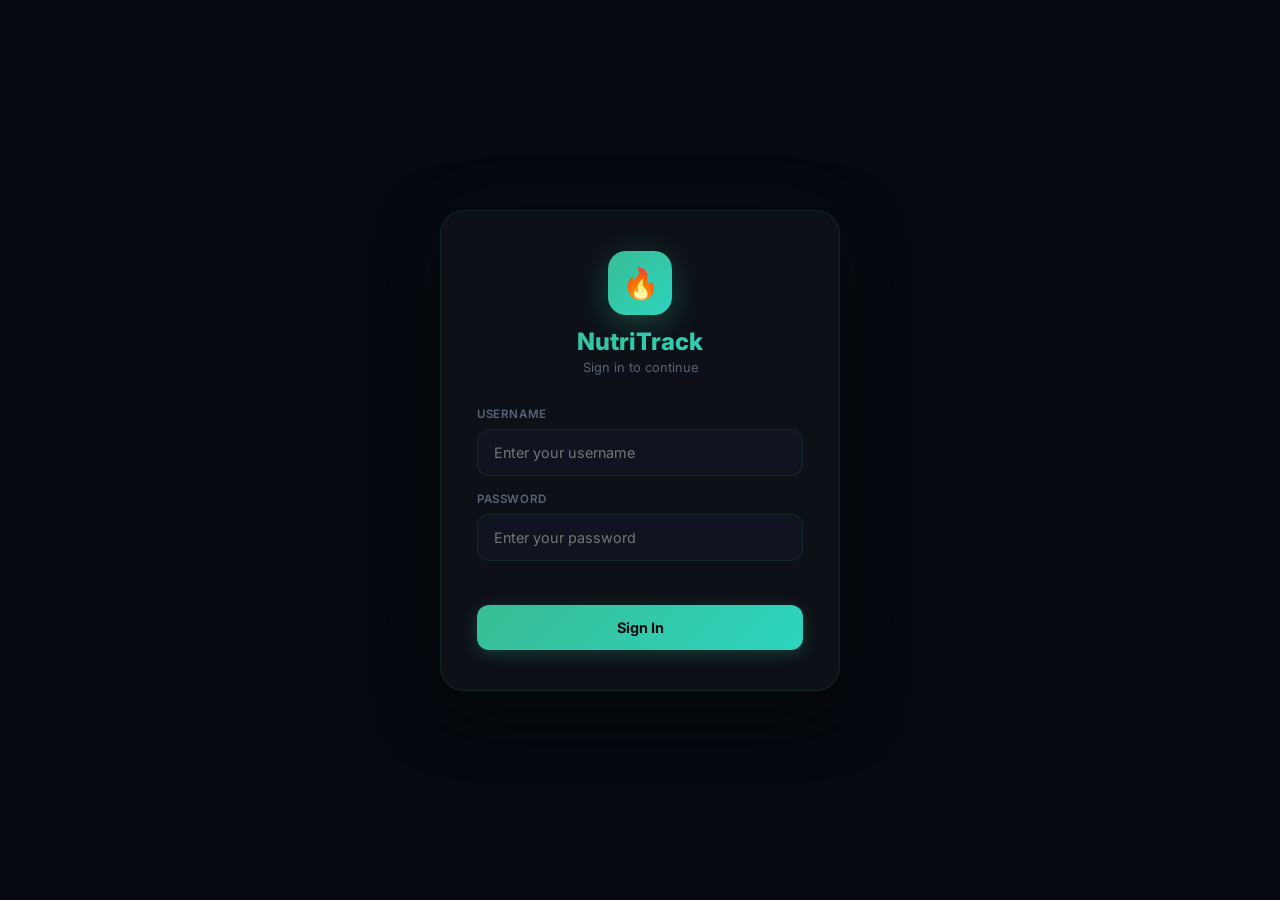
==== commit 6ba4de8d: "Add login system, admin panel, Gemini support, user-configurable macros" ====
--- a/index.html
+++ b/index.html
@@ -9,7 +9,31 @@
   <link rel="icon" href="data:image/svg+xml,<svg xmlns='http://www.w3.org/2000/svg' viewBox='0 0 100 100'><text y='.9em' font-size='90'>🔥</text></svg>">
 </head>
 <body>
-  <div class="app-container">
+
+  <!-- ═══ LOGIN SCREEN ═══ -->
+  <div class="login-overlay" id="loginOverlay">
+    <div class="login-card">
+      <div class="login-logo">
+        <div class="login-logo-icon">🔥</div>
+        <div class="login-logo-text">NutriTrack</div>
+        <div class="login-logo-sub">Sign in to continue</div>
+      </div>
+      <div class="login-form">
+        <div class="login-field">
+          <label class="login-label">Username</label>
+          <input type="text" class="login-input" id="loginUsername" placeholder="Enter your username" autocomplete="off">
+        </div>
+        <div class="login-field">
+          <label class="login-label">Password</label>
+          <input type="password" class="login-input" id="loginPassword" placeholder="Enter your password" autocomplete="off">
+        </div>
+        <div class="login-error" id="loginError"></div>
+        <button class="login-btn" id="loginBtn">Sign In</button>
+      </div>
+    </div>
+  </div>
+
+  <div class="app-container" id="appContainer" style="display:none;">
 
     <!-- HEADER -->
     <header class="header">
@@ -18,6 +42,7 @@
         <div class="logo-text">NutriTrack</div>
       </div>
       <div class="header-actions">
+        <div class="user-greeting" id="userGreeting">Hi</div>
         <div class="fav-dropdown-wrapper">
           <button class="fav-header-btn" id="favToggleBtn" title="Favorites">⭐</button>
           <div class="fav-dropdown" id="favDropdown">
@@ -31,19 +56,9 @@
           </div>
         </div>
         <button class="settings-btn" id="settingsBtn" title="Settings">⚙️</button>
+        <button class="logout-btn" id="logoutBtn" title="Logout">🚪</button>
       </div>
     </header>
-
-    <!-- API KEY MODAL -->
-    <div class="modal-overlay" id="keyModal">
-      <div class="modal-card">
-        <div class="modal-title">🔑 Setup Required</div>
-        <p class="modal-desc">Enter your OpenAI API key to enable AI food parsing. Your key is stored locally in your browser — never sent to any server except OpenAI.</p>
-        <input type="password" class="modal-input" id="apiKeyInput" placeholder="sk-proj-..." autocomplete="off">
-        <button class="modal-save-btn" id="saveKeyBtn">Save & Start</button>
-        <p class="modal-hint">Get a key at <a href="https://platform.openai.com/api-keys" target="_blank">platform.openai.com</a></p>
-      </div>
-    </div>
 
     <!-- TAB NAVIGATION -->
     <nav class="tab-nav">
@@ -132,23 +147,71 @@
     <!-- ═══ WEEK TAB ═══ -->
     <div class="tab-content" id="tab-week">
       <div id="weekContent">
-        <div class="stats-loading">
-          <div class="spinner-large"></div>
-          <div>Loading weekly stats...</div>
-        </div>
+        <div class="stats-loading"><div class="spinner-large"></div><div>Loading weekly stats...</div></div>
       </div>
     </div>
 
     <!-- ═══ MONTH TAB ═══ -->
     <div class="tab-content" id="tab-month">
       <div id="monthContent">
-        <div class="stats-loading">
-          <div class="spinner-large"></div>
-          <div>Loading monthly stats...</div>
-        </div>
-      </div>
-    </div>
-
+        <div class="stats-loading"><div class="spinner-large"></div><div>Loading monthly stats...</div></div>
+      </div>
+    </div>
+
+  </div>
+
+  <!-- ═══ SETTINGS MODAL ═══ -->
+  <div class="modal-overlay" id="settingsModal">
+    <div class="modal-card settings-modal-card">
+      <div class="modal-title">⚙️ Settings</div>
+
+      <div class="settings-section">
+        <div class="settings-section-title">🎯 Macro Goals</div>
+        <div class="settings-grid">
+          <div class="settings-field">
+            <label class="settings-label">Calories</label>
+            <input type="number" class="modal-input compact" id="settCalories" min="500" max="10000">
+          </div>
+          <div class="settings-field">
+            <label class="settings-label protein-label">Protein (g)</label>
+            <input type="number" class="modal-input compact" id="settProtein" min="0">
+          </div>
+          <div class="settings-field">
+            <label class="settings-label fat-label">Fat (g)</label>
+            <input type="number" class="modal-input compact" id="settFat" min="0">
+          </div>
+          <div class="settings-field">
+            <label class="settings-label carbs-label">Carbs (g)</label>
+            <input type="number" class="modal-input compact" id="settCarbs" min="0">
+          </div>
+        </div>
+      </div>
+
+      <div class="settings-section">
+        <div class="settings-section-title">🤖 AI Provider</div>
+        <div class="provider-toggle-row">
+          <button class="provider-choice active" data-provider="openai" id="settProvOpenai">
+            <span class="prov-name">OpenAI</span>
+            <span class="prov-model">GPT-4o Mini</span>
+          </button>
+          <button class="provider-choice" data-provider="gemini" id="settProvGemini">
+            <span class="prov-name">Gemini</span>
+            <span class="prov-model">2.0 Flash</span>
+          </button>
+        </div>
+      </div>
+
+      <div class="settings-section">
+        <div class="settings-section-title">🔑 API Key</div>
+        <input type="text" class="modal-input" id="settApiKey" placeholder="sk-proj-... or AIza..." autocomplete="off">
+        <div class="settings-hint" id="settApiHint">Get a key at <a href="https://platform.openai.com/api-keys" target="_blank">platform.openai.com</a></div>
+      </div>
+
+      <div class="modal-actions">
+        <button class="modal-cancel-btn" id="settCancelBtn">Cancel</button>
+        <button class="modal-save-btn" id="settSaveBtn">Save Settings</button>
+      </div>
+    </div>
   </div>
 
   <!-- EDIT FOOD MODAL -->
@@ -162,27 +225,17 @@
         <input type="text" class="modal-input" id="editFoodName" placeholder="e.g. Chicken Breast">
       </div>
       <div class="edit-grid">
-        <div class="edit-field">
-          <label class="edit-label">Calories</label>
-          <input type="number" class="modal-input compact" id="editCalories" placeholder="0" min="0">
-        </div>
-        <div class="edit-field">
-          <label class="edit-label protein-label">Protein (g)</label>
-          <input type="number" class="modal-input compact" id="editProtein" placeholder="0" min="0">
-        </div>
-        <div class="edit-field">
-          <label class="edit-label fat-label">Fat (g)</label>
-          <input type="number" class="modal-input compact" id="editFat" placeholder="0" min="0">
-        </div>
-        <div class="edit-field">
-          <label class="edit-label carbs-label">Carbs (g)</label>
-          <input type="number" class="modal-input compact" id="editCarbs" placeholder="0" min="0">
-        </div>
-      </div>
-      <div class="edit-field">
-        <label class="edit-label">Fiber (g)</label>
-        <input type="number" class="modal-input compact" id="editFiber" placeholder="0" min="0">
-      </div>
+        <div class="edit-field"><label class="edit-label">Calories</label>
+          <input type="number" class="modal-input compact" id="editCalories" placeholder="0" min="0"></div>
+        <div class="edit-field"><label class="edit-label protein-label">Protein (g)</label>
+          <input type="number" class="modal-input compact" id="editProtein" placeholder="0" min="0"></div>
+        <div class="edit-field"><label class="edit-label fat-label">Fat (g)</label>
+          <input type="number" class="modal-input compact" id="editFat" placeholder="0" min="0"></div>
+        <div class="edit-field"><label class="edit-label carbs-label">Carbs (g)</label>
+          <input type="number" class="modal-input compact" id="editCarbs" placeholder="0" min="0"></div>
+      </div>
+      <div class="edit-field"><label class="edit-label">Fiber (g)</label>
+        <input type="number" class="modal-input compact" id="editFiber" placeholder="0" min="0"></div>
       <div class="modal-actions">
         <button class="modal-cancel-btn" id="editCancelBtn">Cancel</button>
         <button class="modal-save-btn" id="editSaveBtn">Save Changes</button>
@@ -195,32 +248,20 @@
     <div class="modal-card edit-modal-card">
       <div class="modal-title">🍽️ Add Food Manually</div>
       <p class="modal-desc">Enter your own food item with exact macro values.</p>
-      <div class="edit-field">
-        <label class="edit-label">Food Name</label>
-        <input type="text" class="modal-input" id="addFoodName" placeholder="e.g. Grilled Chicken Breast">
-      </div>
+      <div class="edit-field"><label class="edit-label">Food Name</label>
+        <input type="text" class="modal-input" id="addFoodName" placeholder="e.g. Grilled Chicken Breast"></div>
       <div class="edit-grid">
-        <div class="edit-field">
-          <label class="edit-label">Calories</label>
-          <input type="number" class="modal-input compact" id="addCalories" placeholder="0" min="0">
-        </div>
-        <div class="edit-field">
-          <label class="edit-label protein-label">Protein (g)</label>
-          <input type="number" class="modal-input compact" id="addProtein" placeholder="0" min="0">
-        </div>
-        <div class="edit-field">
-          <label class="edit-label fat-label">Fat (g)</label>
-          <input type="number" class="modal-input compact" id="addFat" placeholder="0" min="0">
-        </div>
-        <div class="edit-field">
-          <label class="edit-label carbs-label">Carbs (g)</label>
-          <input type="number" class="modal-input compact" id="addCarbs" placeholder="0" min="0">
-        </div>
-      </div>
-      <div class="edit-field">
-        <label class="edit-label">Fiber (g)</label>
-        <input type="number" class="modal-input compact" id="addFiber" placeholder="0" min="0">
-      </div>
+        <div class="edit-field"><label class="edit-label">Calories</label>
+          <input type="number" class="modal-input compact" id="addCalories" placeholder="0" min="0"></div>
+        <div class="edit-field"><label class="edit-label protein-label">Protein (g)</label>
+          <input type="number" class="modal-input compact" id="addProtein" placeholder="0" min="0"></div>
+        <div class="edit-field"><label class="edit-label fat-label">Fat (g)</label>
+          <input type="number" class="modal-input compact" id="addFat" placeholder="0" min="0"></div>
+        <div class="edit-field"><label class="edit-label carbs-label">Carbs (g)</label>
+          <input type="number" class="modal-input compact" id="addCarbs" placeholder="0" min="0"></div>
+      </div>
+      <div class="edit-field"><label class="edit-label">Fiber (g)</label>
+        <input type="number" class="modal-input compact" id="addFiber" placeholder="0" min="0"></div>
       <div class="modal-actions">
         <button class="modal-cancel-btn" id="addCancelBtn">Cancel</button>
         <button class="modal-save-btn" id="addSaveBtn">Add Food</button>
@@ -233,32 +274,20 @@
     <div class="modal-card edit-modal-card">
       <div class="modal-title">⭐ Add Favorite</div>
       <p class="modal-desc">Save a food item with its macros so you can quickly log it anytime.</p>
-      <div class="edit-field">
-        <label class="edit-label">Food Name</label>
-        <input type="text" class="modal-input" id="favFoodName" placeholder="e.g. Grilled Chicken Breast">
-      </div>
+      <div class="edit-field"><label class="edit-label">Food Name</label>
+        <input type="text" class="modal-input" id="favFoodName" placeholder="e.g. Grilled Chicken Breast"></div>
       <div class="edit-grid">
-        <div class="edit-field">
-          <label class="edit-label">Calories</label>
-          <input type="number" class="modal-input compact" id="favCalories" placeholder="0" min="0">
-        </div>
-        <div class="edit-field">
-          <label class="edit-label protein-label">Protein (g)</label>
-          <input type="number" class="modal-input compact" id="favProtein" placeholder="0" min="0">
-        </div>
-        <div class="edit-field">
-          <label class="edit-label fat-label">Fat (g)</label>
-          <input type="number" class="modal-input compact" id="favFat" placeholder="0" min="0">
-        </div>
-        <div class="edit-field">
-          <label class="edit-label carbs-label">Carbs (g)</label>
-          <input type="number" class="modal-input compact" id="favCarbs" placeholder="0" min="0">
-        </div>
-      </div>
-      <div class="edit-field">
-        <label class="edit-label">Fiber (g)</label>
-        <input type="number" class="modal-input compact" id="favFiber" placeholder="0" min="0">
-      </div>
+        <div class="edit-field"><label class="edit-label">Calories</label>
+          <input type="number" class="modal-input compact" id="favCalories" placeholder="0" min="0"></div>
+        <div class="edit-field"><label class="edit-label protein-label">Protein (g)</label>
+          <input type="number" class="modal-input compact" id="favProtein" placeholder="0" min="0"></div>
+        <div class="edit-field"><label class="edit-label fat-label">Fat (g)</label>
+          <input type="number" class="modal-input compact" id="favFat" placeholder="0" min="0"></div>
+        <div class="edit-field"><label class="edit-label carbs-label">Carbs (g)</label>
+          <input type="number" class="modal-input compact" id="favCarbs" placeholder="0" min="0"></div>
+      </div>
+      <div class="edit-field"><label class="edit-label">Fiber (g)</label>
+        <input type="number" class="modal-input compact" id="favFiber" placeholder="0" min="0"></div>
       <div class="modal-actions">
         <button class="modal-cancel-btn" id="favCancelBtn">Cancel</button>
         <button class="modal-save-btn" id="favSaveBtn">Save Favorite</button>
@@ -271,6 +300,7 @@
 
   <script src="supabase.min.js"></script>
   <script src="config.js"></script>
+  <script src="auth.js"></script>
   <script src="app.js"></script>
 </body>
 </html>
--- a/style.css
+++ b/style.css
@@ -640,21 +640,32 @@
 .fav-dropdown-wrapper { position: relative; }
 
 .fav-dropdown {
-  position: absolute; top: calc(100% + 10px); right: -40px;
-  width: 320px; max-height: 400px;
-  background: var(--bg-secondary); border: 1px solid var(--border-color);
-  border-radius: 16px; padding: 0;
+  position: absolute;
+  top: calc(100% + 10px);
+  right: -40px;
+  width: 320px;
+  max-height: 400px;
+  background: var(--bg-secondary);
+  border: 1px solid var(--border-color);
+  border-radius: 16px;
+  padding: 0;
   box-shadow: 0 16px 48px rgba(0,0,0,0.55), 0 0 0 1px rgba(56,189,148,0.06);
   backdrop-filter: blur(24px);
   z-index: 90;
-  display: none; opacity: 0;
+  display: none;
+  visibility: hidden;
+  opacity: 0;
+  pointer-events: none;
   transform: translateY(-8px) scale(0.97);
   transition: opacity 0.2s ease, transform 0.2s ease;
   overflow: hidden;
 }
 
 .fav-dropdown.visible {
-  display: block; opacity: 1;
+  display: block;
+  visibility: visible;
+  opacity: 1;
+  pointer-events: auto;
   transform: translateY(0) scale(1);
 }
 
@@ -754,3 +765,152 @@
 .fav-star-btn:hover { color: #fbbf24; background: rgba(251,191,36,0.1); transform: scale(1.15); }
 .fav-star-btn.is-fav { opacity: 1; color: #fbbf24; filter: none; }
 
+/* ─── LOGIN OVERLAY ─── */
+.login-overlay {
+  position: fixed; inset: 0; z-index: 500;
+  background: var(--bg-primary);
+  display: flex; align-items: center; justify-content: center;
+  padding: 20px;
+}
+
+.login-card {
+  background: var(--bg-secondary); border: 1px solid var(--border-color);
+  border-radius: 24px; padding: 40px 36px; max-width: 400px; width: 100%;
+  box-shadow: 0 20px 60px rgba(0,0,0,0.5), 0 0 80px rgba(56,189,148,0.05);
+  animation: slideUp 0.5s ease;
+}
+
+.login-logo { text-align: center; margin-bottom: 32px; }
+
+.login-logo-icon {
+  width: 64px; height: 64px; margin: 0 auto 12px;
+  background: linear-gradient(135deg, var(--gradient-start), var(--gradient-end));
+  border-radius: 18px; display: flex; align-items: center; justify-content: center;
+  font-size: 30px; box-shadow: 0 8px 30px rgba(56,189,148,0.3);
+}
+
+.login-logo-text {
+  font-size: 1.5rem; font-weight: 800;
+  background: linear-gradient(135deg, var(--gradient-start), var(--gradient-end));
+  -webkit-background-clip: text; -webkit-text-fill-color: transparent; background-clip: text;
+}
+
+.login-logo-sub {
+  font-size: 0.8rem; color: var(--text-muted); margin-top: 4px;
+}
+
+.login-field { margin-bottom: 16px; }
+
+.login-label {
+  display: block; font-size: 0.72rem; font-weight: 600; color: var(--text-muted);
+  text-transform: uppercase; letter-spacing: 0.6px; margin-bottom: 8px;
+}
+
+.login-input {
+  width: 100%; background: var(--bg-input); border: 1px solid var(--border-color);
+  border-radius: 12px; padding: 14px 16px; font-size: 0.9rem;
+  font-family: 'Inter', sans-serif; color: var(--text-primary);
+  outline: none; transition: all 0.3s;
+}
+
+.login-input:focus {
+  border-color: var(--accent);
+  box-shadow: 0 0 0 3px rgba(56,189,148,0.1);
+}
+
+.login-error {
+  font-size: 0.78rem; color: var(--danger); min-height: 20px;
+  margin-bottom: 8px; text-align: center;
+}
+
+.login-btn {
+  width: 100%; padding: 14px;
+  background: linear-gradient(135deg, var(--gradient-start), var(--gradient-end));
+  border: none; border-radius: 12px; cursor: pointer;
+  font-family: 'Inter', sans-serif; font-size: 0.9rem; font-weight: 700;
+  color: #06080f; transition: all 0.2s;
+  box-shadow: 0 4px 15px rgba(56,189,148,0.25);
+}
+
+.login-btn:hover { transform: translateY(-1px); box-shadow: 0 6px 20px rgba(56,189,148,0.35); }
+
+/* ─── LOGOUT BUTTON ─── */
+.logout-btn {
+  background: none; border: none; cursor: pointer;
+  font-size: 1.1rem; padding: 6px; border-radius: 8px;
+  transition: all 0.2s; opacity: 0.5; filter: grayscale(0.5);
+}
+
+.logout-btn:hover { opacity: 1; filter: none; }
+
+/* ─── USER GREETING ─── */
+.user-greeting {
+  font-size: 0.75rem; font-weight: 600; color: var(--text-muted);
+  padding: 4px 10px; background: var(--bg-card);
+  border: 1px solid var(--border-color); border-radius: 20px;
+  white-space: nowrap; max-width: 120px; overflow: hidden; text-overflow: ellipsis;
+}
+
+/* ─── SETTINGS MODAL ─── */
+.settings-modal-card { max-width: 440px; }
+
+.settings-section {
+  margin-bottom: 20px; padding-bottom: 20px;
+  border-bottom: 1px solid var(--border-color);
+}
+
+.settings-section:last-of-type { border-bottom: none; margin-bottom: 8px; padding-bottom: 8px; }
+
+.settings-section-title {
+  font-size: 0.82rem; font-weight: 700; color: var(--text-primary);
+  margin-bottom: 14px;
+}
+
+.settings-grid {
+  display: grid; grid-template-columns: 1fr 1fr; gap: 12px;
+}
+
+.settings-field { }
+
+.settings-label {
+  display: block; font-size: 0.7rem; font-weight: 600; color: var(--text-muted);
+  text-transform: uppercase; letter-spacing: 0.5px; margin-bottom: 6px;
+}
+
+.settings-label.protein-label { color: var(--protein-color); }
+.settings-label.fat-label { color: var(--fat-color); }
+.settings-label.carbs-label { color: var(--carbs-color); }
+
+.provider-toggle-row { display: flex; gap: 8px; }
+
+.provider-choice {
+  flex: 1; padding: 14px 12px; background: var(--bg-card);
+  border: 1px solid var(--border-color); border-radius: 12px;
+  cursor: pointer; transition: all 0.2s; text-align: center;
+  font-family: 'Inter', sans-serif;
+}
+
+.provider-choice:hover { border-color: var(--border-glow); }
+
+.provider-choice.active {
+  background: rgba(56,189,148,0.1); border-color: var(--accent);
+}
+
+.prov-name {
+  display: block; font-size: 0.85rem; font-weight: 700;
+  color: var(--text-secondary);
+}
+
+.provider-choice.active .prov-name { color: var(--accent); }
+
+.prov-model {
+  display: block; font-size: 0.65rem; color: var(--text-muted);
+  margin-top: 2px;
+}
+
+.settings-hint {
+  font-size: 0.7rem; color: var(--text-muted); margin-top: 8px;
+}
+
+.settings-hint a { color: var(--accent); text-decoration: none; }
+.settings-hint a:hover { text-decoration: underline; }
